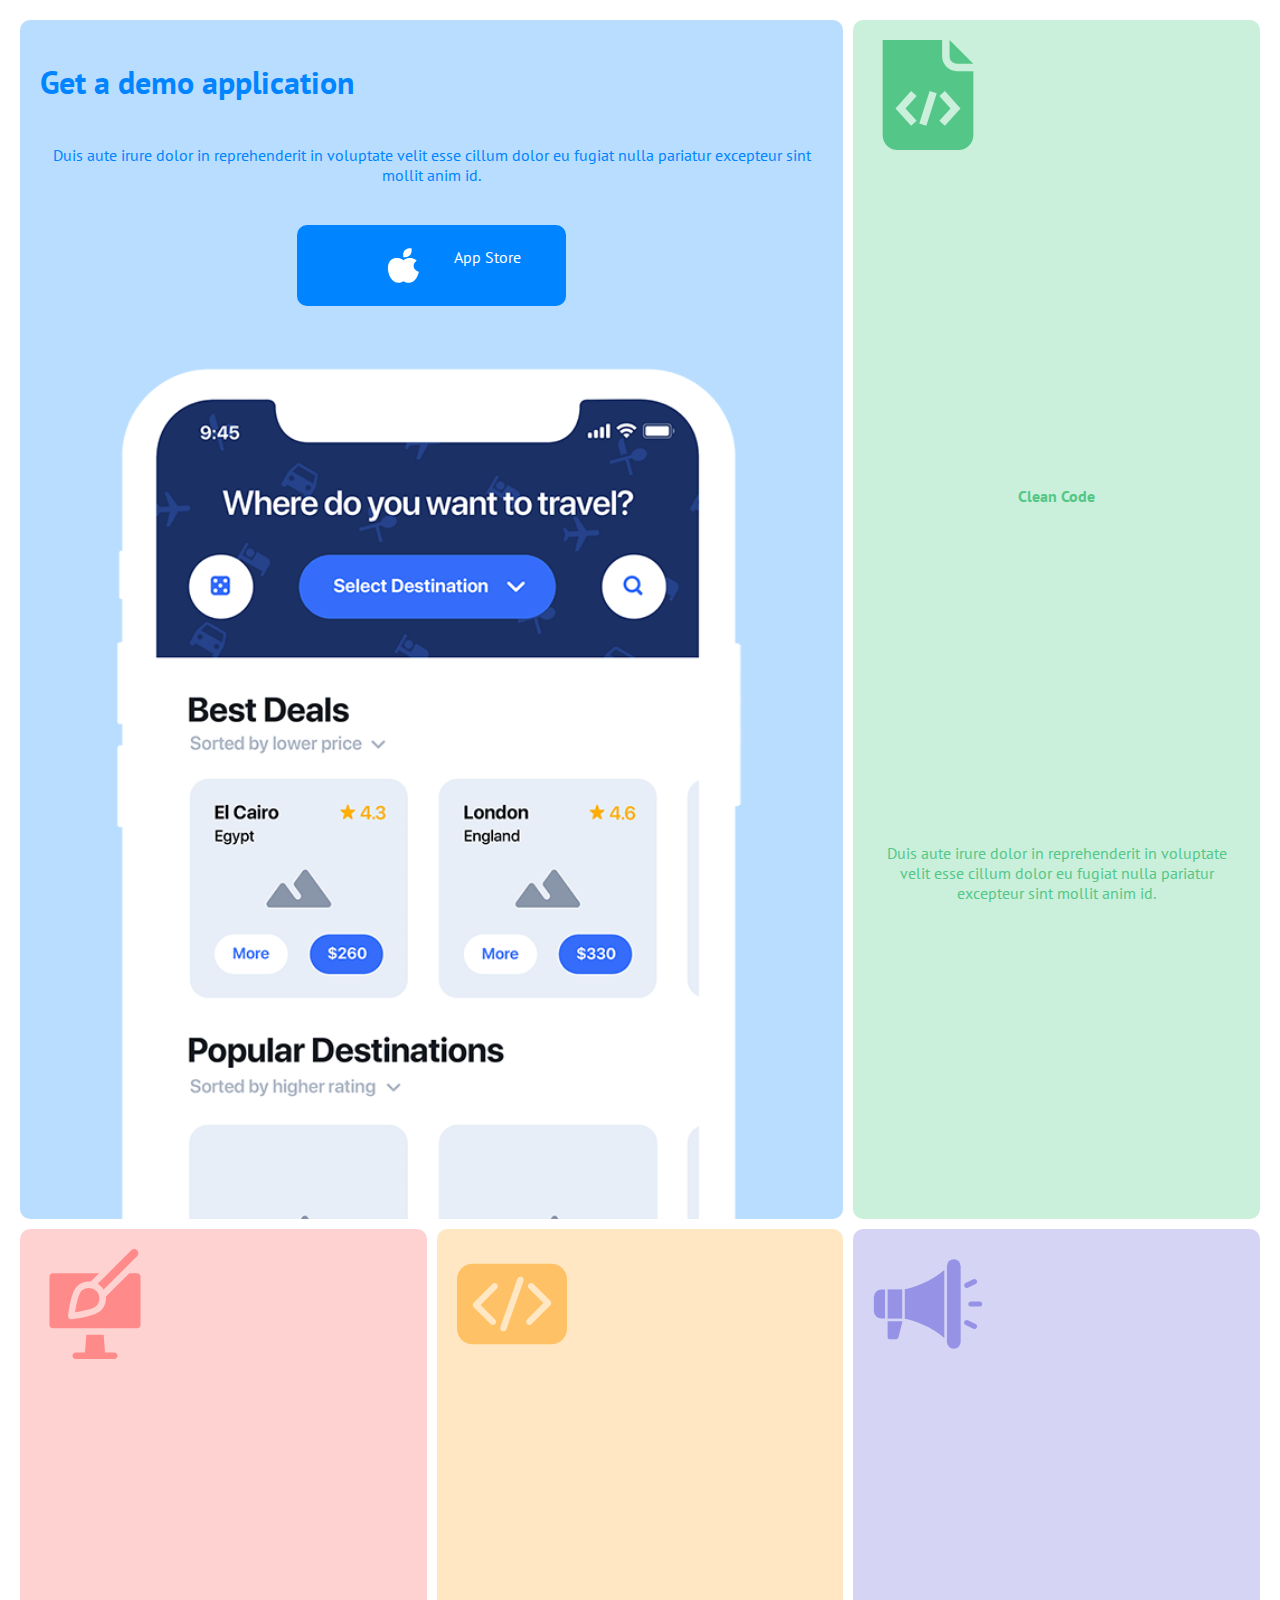
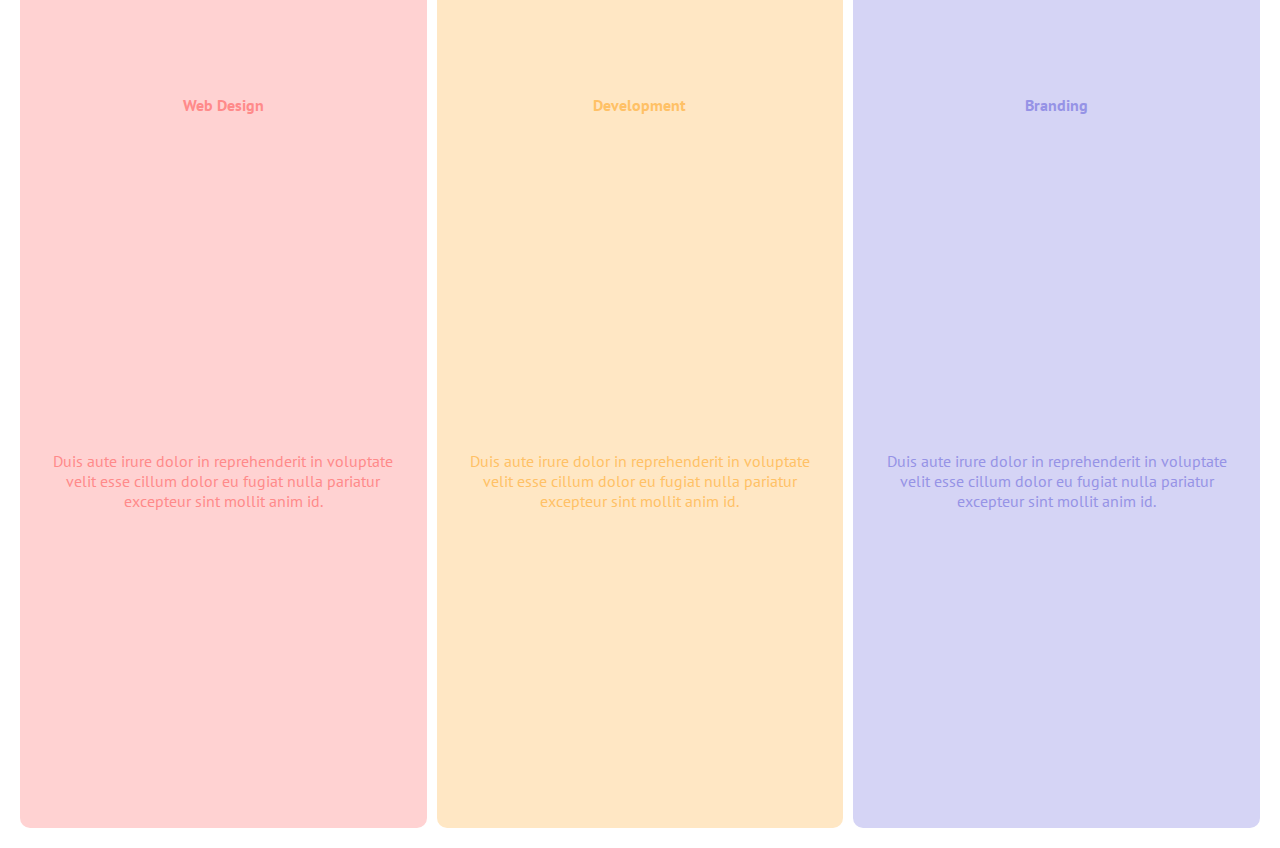
==== pages/appbutton.html @ 97911bea "idek at this point, progress but not really so heres a commit" ====
<!DOCTYPE html>
<html lang="en">

<head>
  <title>W4B: A Full Page</title>
  <meta charset="UTF-8">
  <meta name="viewport" content="width=device-width, initial-scale=1.0">
  <link rel="preconnect" href="https://fonts.googleapis.com">
  <link rel="preconnect" href="https://fonts.gstatic.com" crossorigin>
  <link href="https://fonts.googleapis.com/css2?family=PT+Sans&display=swap" rel="stylesheet">
  <link rel="stylesheet" href="../css/appbutton.css">
</head>

<body>

  <div class="card_container">
    <!-- Card One -->
    <div class="card card1">
      <h1 class="title">
        Get a demo application
      </h1>
      <div class="subtitle">
        Duis aute irure dolor in reprehenderit in voluptate velit esse cillum dolor eu fugiat nulla pariatur excepteur
        sint mollit anim id.
      </div>
      <div id="app_store_button">
        <img id="applelogo" src="/images/apple.svg" width="auto" height="auto" alt="Apple Logo">App Store
      </div>
      <img id="bluephone" src="/images/blue_phone.png" width="auto" height="auto" alt="Card One Image">
    </div>

    <!-- Card Two -->
    <div class="card card2">
      <img src="/images/code.svg" width="30%" alt="Card Two Image">
      <div class="title">
        Clean Code
      </div>
      <div class="subtitle">
        Duis aute irure dolor in reprehenderit in voluptate velit esse cillum dolor eu fugiat nulla pariatur excepteur
        sint mollit anim id.
      </div>
    </div>

    <!-- Card Three -->
    <div class="card card3">
      <img src="/images/design.svg" width="30%" alt="Card Three Image">
      <div class="title">
        Web Design
      </div>
      <div class="subtitle">
        Duis aute irure dolor in reprehenderit in voluptate velit esse cillum dolor eu fugiat nulla pariatur excepteur
        sint mollit anim id.
      </div>
    </div>

    <!-- Card Four -->
    <div class="card card4">
      <img src="/images/development.svg" width="30%" alt="Card Four Image">
      <div class="title">
        Development
      </div>
      <div class="subtitle">
        Duis aute irure dolor in reprehenderit in voluptate velit esse cillum dolor eu fugiat nulla pariatur excepteur
        sint mollit anim id.
      </div>
    </div>

    <!-- Card Five -->
    <div class="card card5">
      <img src="/images/branding.svg" width="30%" alt="Card Five Image">
      <div class="title">
        Branding
      </div>
      <div class="subtitle">
        Duis aute irure dolor in reprehenderit in voluptate velit esse cillum dolor eu fugiat nulla pariatur excepteur
        sint mollit anim id.
      </div>
    </div>
  </div>
</body>

</html>
---- css/appbutton.css ----
body {
  margin: 0px;
  padding:0px;
  font-family: 'PT Sans', sans-serif;
}

/* Grid Container */
.card_container {
  display: grid;
  grid-template-columns: repeat(3, 1fr);
  grid-template-rows: repeat(2, 1fr);
  gap: 10px;
  padding: 20px;
}
.card {
  display: grid;
  grid-template-columns: 1fr;
  gap: 20px;
  text-align: center;
  padding-left: 20px;
  padding-right: 20px;
  padding-top: 20px;
  border-radius: 10px;
  box-sizing: border-box;
}
/* Card One Styles */
.card1 {
  grid-column: span 2; 
  grid-row: span 1; 
  background-color: #B8DDFF;
}
.card1 .title {
  font-weight: bolder;
  color: #0084FF;
  font-size: 2em;
  justify-self: start;
}
.card1 .subtitle {
  color: #0084FF;
}

#app_store_button {
  display: grid;
  grid-template-columns: 1fr 1fr;
  max-width: 768px;
  margin: 20px auto;
  padding: 20px;
  border: 2px solid #0084FF;
  border-radius: 10px;
  background-color: #0084FF;
  color: white;
}

#applelogo {
  width: 33%;
  height: 100%;
  justify-self: end;
  padding-right: 10px;
}

#bluephone {
  width: 100%;
  height: 100%;
  align-self: end;
  justify-self: center;
}

/* Card Two Styles */
.card2 {
  background-color: #CAF0DB;
}

.card2 img {
  max-width: 100%;
  height: auto;
}

.card2 .title {
  font-weight: bold;
  color: #54C788;
}

.card2 .subtitle {
  color: #54C788;
}

/* Card Three Styles */
.card3 {
  background-color: #FFD2D2;
}

.card3 img {
  max-width: 100%;
  height: auto;
}

.card3 .title {
  font-weight: bold;
  color: #FF8A8A;
}

.card3 .subtitle {
  color: #FF8A8A;
}

/* Card Four Styles */
.card4 {
  background-color: #FFE7C4;
}

.card4 img {
  max-width: 100%;
  height: auto;
}

.card4 .title {
  font-weight: bold;
  color: #FFC166;
}

.card4 .subtitle {
  color: #FFC166;
}

/* Card Five Styles */
.card5 {
  background-color: #D5D4F5;
}

.card5 img {
  max-width: 100%;
  height: auto;
}

.card5 .title {
  font-weight: bold;
  color: #9693E6;
}

.card5 .subtitle {
  color: #9693E6;
}

/* Media Query for Responsive Layout */
@media (max-width: 768px) {
  .card_container {
      grid-template-columns: 1fr;
  }

  .card1 {
      grid-column: span 1;
  }

  .card2, .card3, .card4, .card5 {
      grid-column: span 1;
  }
}
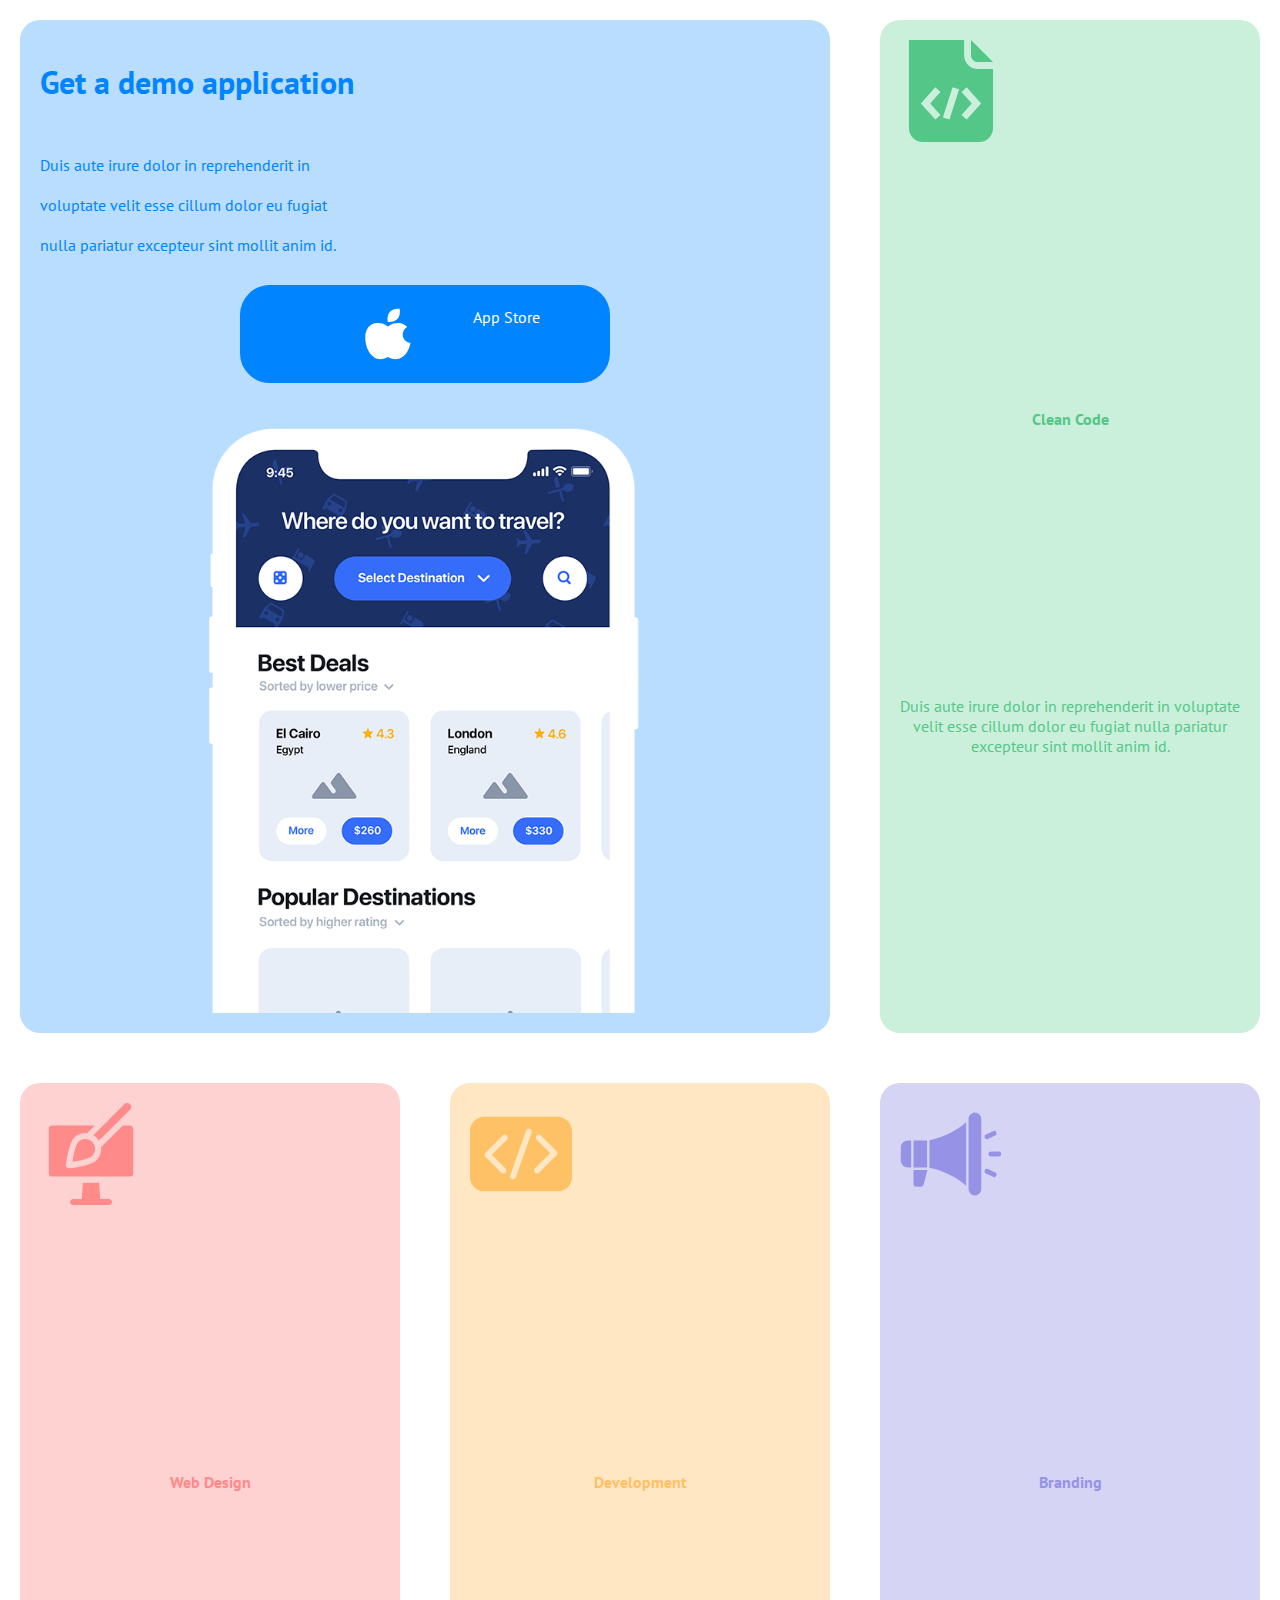
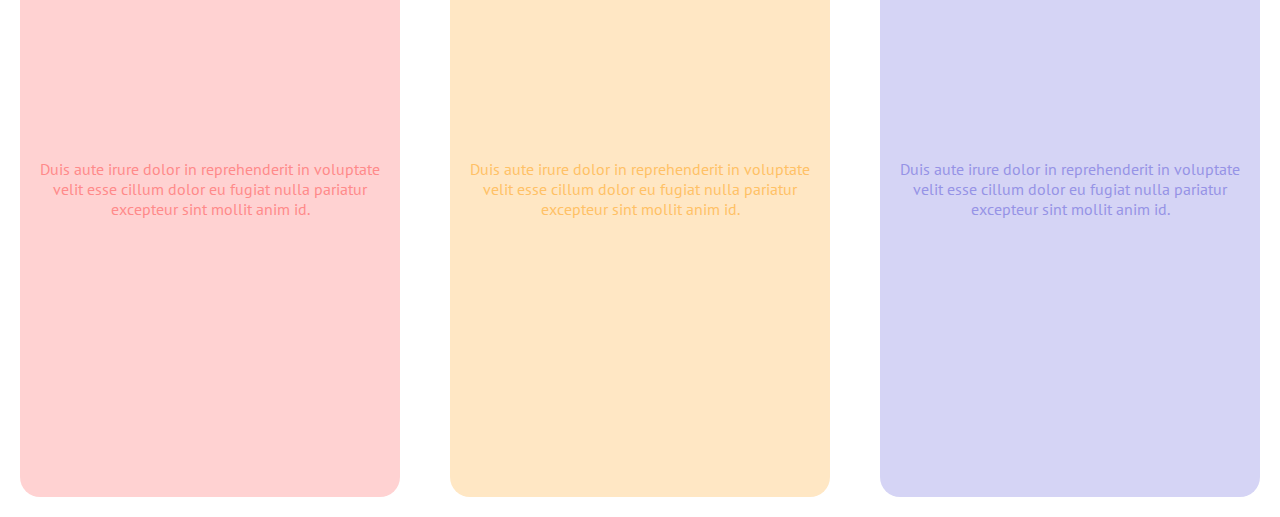
==== commit ee82b8c3: "progress lol" ====
--- a/pages/appbutton.html
+++ b/pages/appbutton.html
@@ -20,8 +20,9 @@
         Get a demo application
       </h1>
       <div class="subtitle">
-        Duis aute irure dolor in reprehenderit in voluptate velit esse cillum dolor eu fugiat nulla pariatur excepteur
-        sint mollit anim id.
+        Duis aute irure dolor in reprehenderit in<br>
+        voluptate velit esse cillum dolor eu fugiat<br>
+        nulla pariatur excepteur sint mollit anim id.
       </div>
       <div id="app_store_button">
         <img id="applelogo" src="/images/apple.svg" width="auto" height="auto" alt="Apple Logo">App Store
--- a/css/appbutton.css
+++ b/css/appbutton.css
@@ -1,52 +1,60 @@
 body {
   margin: 0px;
-  padding:0px;
+  padding: 0px;
   font-family: 'PT Sans', sans-serif;
 }
 
-/* Grid Container */
-.card_container {
-  display: grid;
-  grid-template-columns: repeat(3, 1fr);
-  grid-template-rows: repeat(2, 1fr);
-  gap: 10px;
-  padding: 20px;
+/* Grid Container (Tablet and Desktop devices*/
+@media only screen and (min-width: 768px) {
+  .card_container {
+    display: grid;
+    grid-template-columns: repeat(3, 1fr);
+    grid-template-rows: repeat(2, 1fr);
+    gap: 10px;
+  }
 }
+
 .card {
   display: grid;
+  text-align: center;
   grid-template-columns: 1fr;
-  gap: 20px;
-  text-align: center;
-  padding-left: 20px;
-  padding-right: 20px;
-  padding-top: 20px;
-  border-radius: 10px;
-  box-sizing: border-box;
+  gap: 10px;
+  margin: 20px;
+  padding: 20px;
+  border-radius: 20px;
 }
-/* Card One Styles */
-.card1 {
-  grid-column: span 2; 
-  grid-row: span 1; 
-  background-color: #B8DDFF;
+
+@media only screen and .card1 {}
+
+@media only screen and (min-width: 768px) {
+  .card1 {
+    grid-column: span 2;
+    grid-row: span 1;
+    background-color: #B8DDFF;
+  }
 }
+
 .card1 .title {
   font-weight: bolder;
+  font-family: ;
   color: #0084FF;
   font-size: 2em;
   justify-self: start;
 }
+
 .card1 .subtitle {
   color: #0084FF;
+  white-space: pre-line;
+  text-align: left;
 }
 
 #app_store_button {
   display: grid;
   grid-template-columns: 1fr 1fr;
-  max-width: 768px;
-  margin: 20px auto;
+  margin: 20px 200px;
   padding: 20px;
   border: 2px solid #0084FF;
-  border-radius: 10px;
+  border-radius: 30px;
   background-color: #0084FF;
   color: white;
 }
@@ -59,7 +67,7 @@
 }
 
 #bluephone {
-  width: 100%;
+  width: 70%;
   height: 100%;
   align-self: end;
   justify-self: center;
@@ -144,14 +152,17 @@
 /* Media Query for Responsive Layout */
 @media (max-width: 768px) {
   .card_container {
-      grid-template-columns: 1fr;
+    grid-template-columns: 1fr;
   }
 
   .card1 {
-      grid-column: span 1;
+    grid-column: span 1;
   }
 
-  .card2, .card3, .card4, .card5 {
-      grid-column: span 1;
+  .card2,
+  .card3,
+  .card4,
+  .card5 {
+    grid-column: span 1;
   }
 }